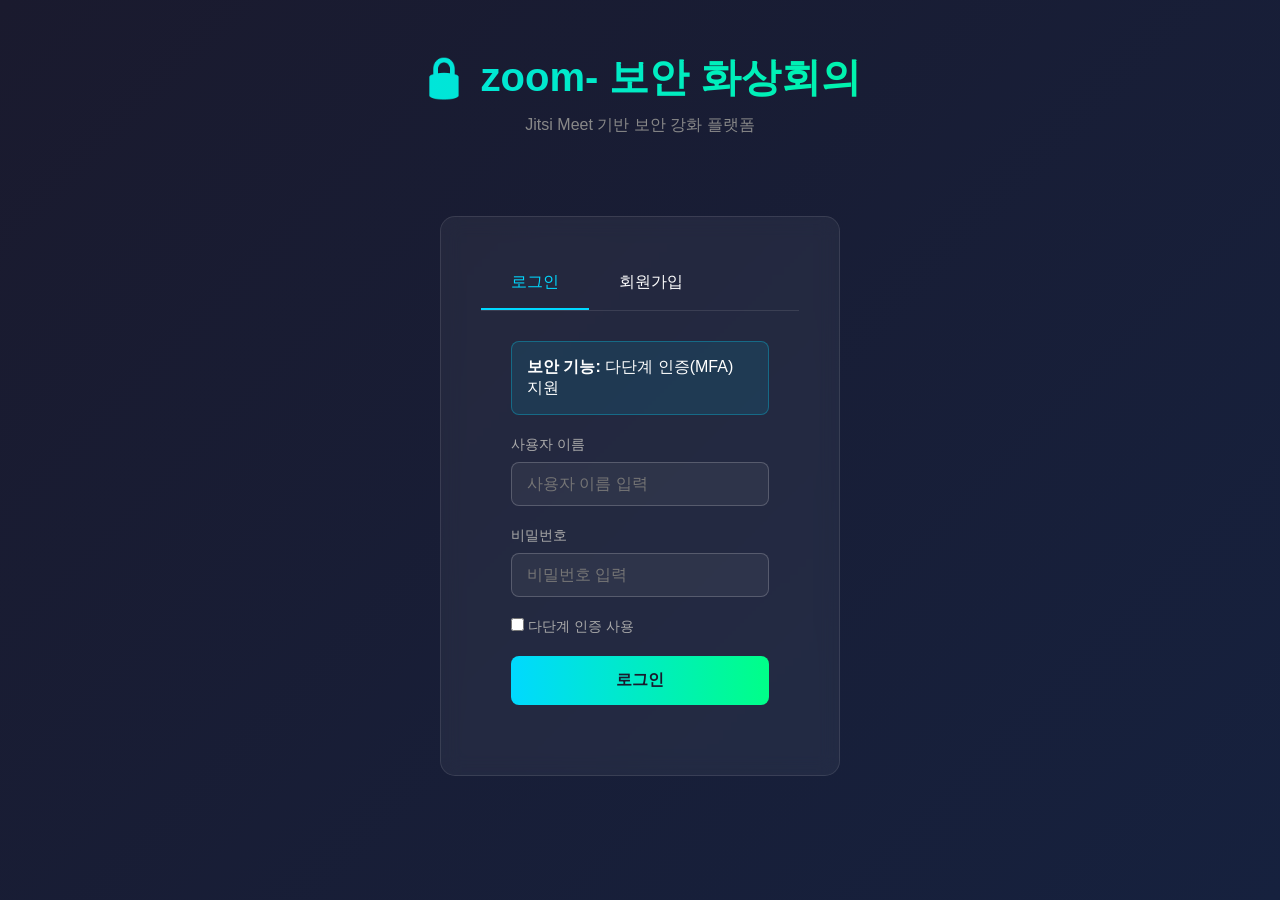
==== 화상회의/zoom-/client/index.html @ a89a33f2 "initial commit" ====
<!DOCTYPE html>
<html lang="ko">
<head>
    <meta charset="UTF-8">
    <meta name="viewport" content="width=device-width, initial-scale=1.0">
    <title>zoom- 보안 화상회의 (Jitsi Meet 기반)</title>
    <style>
        * {
            margin: 0;
            padding: 0;
            box-sizing: border-box;
        }
        
        body {
            font-family: 'Segoe UI', Tahoma, Geneva, Verdana, sans-serif;
            background: linear-gradient(135deg, #1a1a2e 0%, #16213e 100%);
            min-height: 100vh;
            color: #fff;
        }
        
        .container {
            max-width: 1200px;
            margin: 0 auto;
            padding: 20px;
        }
        
        header {
            text-align: center;
            padding: 30px 0;
        }
        
        h1 {
            font-size: 2.5rem;
            margin-bottom: 10px;
            background: linear-gradient(90deg, #00d9ff, #00ff88);
            -webkit-background-clip: text;
            -webkit-text-fill-color: transparent;
        }
        
        .subtitle {
            color: #888;
            font-size: 1rem;
        }
        
        .login-container {
            max-width: 400px;
            margin: 50px auto;
            background: rgba(255, 255, 255, 0.05);
            border-radius: 15px;
            padding: 40px;
            backdrop-filter: blur(10px);
            border: 1px solid rgba(255, 255, 255, 0.1);
        }
        
        .form-group {
            margin-bottom: 20px;
        }
        
        label {
            display: block;
            margin-bottom: 8px;
            color: #aaa;
            font-size: 0.9rem;
        }
        
        input[type="text"],
        input[type="password"],
        input[type="email"] {
            width: 100%;
            padding: 12px 15px;
            border: 1px solid rgba(255, 255, 255, 0.2);
            border-radius: 8px;
            background: rgba(255, 255, 255, 0.05);
            color: #fff;
            font-size: 1rem;
            transition: all 0.3s;
        }
        
        input:focus {
            outline: none;
            border-color: #00d9ff;
            box-shadow: 0 0 20px rgba(0, 217, 255, 0.2);
        }
        
        .btn {
            width: 100%;
            padding: 14px;
            border: none;
            border-radius: 8px;
            font-size: 1rem;
            font-weight: 600;
            cursor: pointer;
            transition: all 0.3s;
        }
        
        .btn-primary {
            background: linear-gradient(90deg, #00d9ff, #00ff88);
            color: #1a1a2e;
        }
        
        .btn-primary:hover {
            transform: translateY(-2px);
            box-shadow: 0 10px 30px rgba(0, 217, 255, 0.3);
        }
        
        .btn-secondary {
            background: transparent;
            border: 1px solid rgba(255, 255, 255, 0.3);
            color: #fff;
            margin-top: 10px;
        }
        
        .btn-secondary:hover {
            background: rgba(255, 255, 255, 0.1);
        }
        
        .meeting-container {
            display: none;
            background: rgba(255, 255, 255, 0.05);
            border-radius: 15px;
            overflow: hidden;
            margin-top: 30px;
        }
        
        #jitsi-frame {
            width: 100%;
            height: 600px;
            border: none;
        }
        
        .security-info {
            display: flex;
            justify-content: space-around;
            padding: 20px;
            background: rgba(0, 0, 0, 0.3);
            border-top: 1px solid rgba(255, 255, 255, 0.1);
        }
        
        .security-badge {
            text-align: center;
        }
        
        .security-badge .icon {
            font-size: 1.5rem;
            margin-bottom: 5px;
        }
        
        .security-badge .label {
            font-size: 0.8rem;
            color: #888;
        }
        
        .security-badge .value {
            color: #00ff88;
            font-weight: 600;
        }
        
        .tabs {
            display: flex;
            border-bottom: 1px solid rgba(255, 255, 255, 0.1);
        }
        
        .tab {
            padding: 15px 30px;
            cursor: pointer;
            border-bottom: 2px solid transparent;
            transition: all 0.3s;
        }
        
        .tab.active {
            border-bottom-color: #00d9ff;
            color: #00d9ff;
        }
        
        .tab-content {
            display: none;
            padding: 30px;
        }
        
        .tab-content.active {
            display: block;
        }
        
        .alert {
            padding: 15px;
            border-radius: 8px;
            margin-bottom: 20px;
        }
        
        .alert-info {
            background: rgba(0, 217, 255, 0.1);
            border: 1px solid rgba(0, 217, 255, 0.3);
        }
        
        .alert-success {
            background: rgba(0, 255, 136, 0.1);
            border: 1px solid rgba(0, 255, 136, 0.3);
        }
        
        .feature-list {
            list-style: none;
        }
        
        .feature-list li {
            padding: 10px 0;
            border-bottom: 1px solid rgba(255, 255, 255, 0.05);
        }
        
        .feature-list li::before {
            content: "✓";
            color: #00ff88;
            margin-right: 10px;
        }
    </style>
</head>
<body>
    <div class="container">
        <header>
            <h1>🔒 zoom- 보안 화상회의</h1>
            <p class="subtitle">Jitsi Meet 기반 보안 강화 플랫폼</p>
        </header>
        
        <!-- 로그인 화면 -->
        <div id="login-screen" class="login-container">
            <div class="tabs">
                <div class="tab active" onclick="showTab('login')">로그인</div>
                <div class="tab" onclick="showTab('register')">회원가입</div>
            </div>
            
            <div id="login-tab" class="tab-content active">
                <div class="alert alert-info">
                    <strong>보안 기능:</strong> 다단계 인증(MFA) 지원
                </div>
                
                <div class="form-group">
                    <label>사용자 이름</label>
                    <input type="text" id="username" placeholder="사용자 이름 입력">
                </div>
                
                <div class="form-group">
                    <label>비밀번호</label>
                    <input type="password" id="password" placeholder="비밀번호 입력">
                </div>
                
                <div class="form-group">
                    <label>
                        <input type="checkbox" id="mfa-enabled"> 다단계 인증 사용
                    </label>
                </div>
                
                <button class="btn btn-primary" onclick="login()">로그인</button>
            </div>
            
            <div id="register-tab" class="tab-content">
                <div class="form-group">
                    <label>사용자 이름</label>
                    <input type="text" id="reg-username" placeholder="사용자 이름 입력">
                </div>
                
                <div class="form-group">
                    <label>이메일</label>
                    <input type="email" id="reg-email" placeholder="이메일 입력">
                </div>
                
                <div class="form-group">
                    <label>비밀번호</label>
                    <input type="password" id="reg-password" placeholder="비밀번호 입력">
                </div>
                
                <button class="btn btn-primary" onclick="register()">회원가입</button>
            </div>
        </div>
        
        <!-- 회의실 화면 -->
        <div id="meeting-screen" class="meeting-container">
            <div class="tabs">
                <div class="tab active" onclick="showTab('join')">회의 참여</div>
                <div class="tab" onclick="showTab('create')">회의 생성</div>
                <div class="tab" onclick="showTab('security')">보안 설정</div>
            </div>
            
            <div id="join-tab" class="tab-content active">
                <div class="form-group">
                    <label>회의室 ID</label>
                    <input type="text" id="meeting-id" placeholder="회의室 ID 입력">
                </div>
                
                <button class="btn btn-primary" onclick="joinMeeting()">회의 참여</button>
            </div>
            
            <div id="create-tab" class="tab-content">
                <div class="form-group">
                    <label>회의室 이름</label>
                    <input type="text" id="new-meeting-name" placeholder="회의室 이름 입력">
                </div>
                
                <div class="form-group">
                    <label>
                        <input type="checkbox" id="e2ee-enabled"> 종단 간 암호화(E2EE) 활성화
                    </label>
                </div>
                
                <div class="form-group">
                    <label>
                        <input type="checkbox" id="lobby-enabled"> 로비 모드 활성화
                    </label>
                </div>
                
                <button class="btn btn-primary" onclick="createMeeting()">회의室 생성</button>
            </div>
            
            <div id="security-tab" class="tab-content">
                <div class="alert alert-success">
                    <strong>활성화된 보안 기능:</strong>
                </div>
                
                <ul class="feature-list">
                    <li>AES-256-GCM 암호화</li>
                    <li>RSA-4096 키 교환</li>
                    <li>다단계 인증 (MFA)</li>
                    <li>종단 간 암호화 (E2EE)</li>
                    <li>세션 고정 공격 방어</li>
                    <li>메타데이터 보호</li>
                    <li>입력 검증 및 샌드박스</li>
                </ul>
            </div>
            
            <!-- Jitsi Meet 임베드 -->
            <iframe id="jitsi-frame" allow="camera; microphone; fullscreen; display-capture"></iframe>
            
            <!-- 보안 정보 -->
            <div class="security-info">
                <div class="security-badge">
                    <div class="icon">🔐</div>
                    <div class="label">암호화</div>
                    <div class="value">AES-256</div>
                </div>
                <div class="security-badge">
                    <div class="icon">🔑</div>
                    <div class="label">키 교환</div>
                    <div class="value">RSA-4096</div>
                </div>
                <div class="security-badge">
                    <div class="icon">🛡️</div>
                    <div class="label">E2EE</div>
                    <div class="value">활성화</div>
                </div>
                <div class="security-badge">
                    <div class="icon">✅</div>
                    <div class="label">MFA</div>
                    <div class="value">활성화</div>
                </div>
            </div>
        </div>
    </div>
    
    <script>
        // 탭 전환
        function showTab(tabName) {
            // 탭 버튼
            document.querySelectorAll('.tab').forEach(tab => {
                tab.classList.remove('active');
            });
            event.target.classList.add('active');
            
            // 탭 콘텐츠
            document.querySelectorAll('.tab-content').forEach(content => {
                content.classList.remove('active');
            });
            document.getElementById(tabName + '-tab').classList.add('active');
        }
        
        // 로그인
        function login() {
            const username = document.getElementById('username').value;
            const password = document.getElementById('password').value;
            const mfaEnabled = document.getElementById('mfa-enabled').checked;
            
            if (!username || !password) {
                alert('사용자 이름과 비밀번호를 입력해주세요.');
                return;
            }
            
            // 실제 구현에서는 서버와 통신
            console.log('로그인 시도:', { username, mfaEnabled });
            
            // 회의실 화면으로 전환
            document.getElementById('login-screen').style.display = 'none';
            document.getElementById('meeting-screen').style.display = 'block';
        }
        
        // 회원가입
        function register() {
            const username = document.getElementById('reg-username').value;
            const email = document.getElementById('reg-email').value;
            const password = document.getElementById('reg-password').value;
            
            if (!username || !email || !password) {
                alert('모든 필드를 입력해주세요.');
                return;
            }
            
            // 실제 구현에서는 서버와 통신
            console.log('회원가입:', { username, email });
            alert('회원가입이 완료되었습니다.');
        }
        
        // 회의 참여
        function joinMeeting() {
            const meetingId = document.getElementById('meeting-id').value;
            
            if (!meetingId) {
                alert('회의室 ID를 입력해주세요.');
                return;
            }
            
            // Jitsi Meet URL 구성
            const jitsiUrl = `https://meet.jit.si/${meetingId}#config.prejoinPageEnabled=false&config.startWithAudioMuted=true&config.startWithVideoMuted=true`;
            
            document.getElementById('jitsi-frame').src = jitsiUrl;
            console.log('회의 참여:', meetingId);
        }
        
        // 회의 생성
        function createMeeting() {
            const meetingName = document.getElementById('new-meeting-name').value;
            const e2eeEnabled = document.getElementById('e2ee-enabled').checked;
            const lobbyEnabled = document.getElementById('lobby-enabled').checked;
            
            if (!meetingName) {
                alert('회의室 이름을 입력해주세요.');
                return;
            }
            
            // 고유 회의室 ID 생성
            const meetingId = 'secure-' + Math.random().toString(36).substr(2, 9);
            
            // Jitsi Meet URL 구성 (보안 옵션 포함)
            let jitsiUrl = `https://meet.jit.si/${meetingId}`;
            jitsiUrl += '#config.prejoinPageEnabled=false';
            
            if (lobbyEnabled) {
                jitsiUrl += '&config.enableLobby=true';
            }
            
            document.getElementById('jitsi-frame').src = jitsiUrl;
            console.log('회의 생성:', { meetingId, meetingName, e2eeEnabled, lobbyEnabled });
        }
        
        // 보안 모듈 통합 (Python/Java와 연동 시)
        class SecurityClient {
            constructor() {
                this.encryptionEnabled = true;
                this.mfaEnabled = true;
            }
            
            async encryptMessage(message) {
                // Python 암호화 모듈과 연동
                console.log('메시지 암호화:', message);
                return message;
            }
            
            async validateSession() {
                // Java 인증 모듈과 연동
                console.log('세션 검증');
                return true;
            }
        }
        
        // 보안 클라이언트 초기화
        const securityClient = new SecurityClient();
    </script>
</body>
</html>
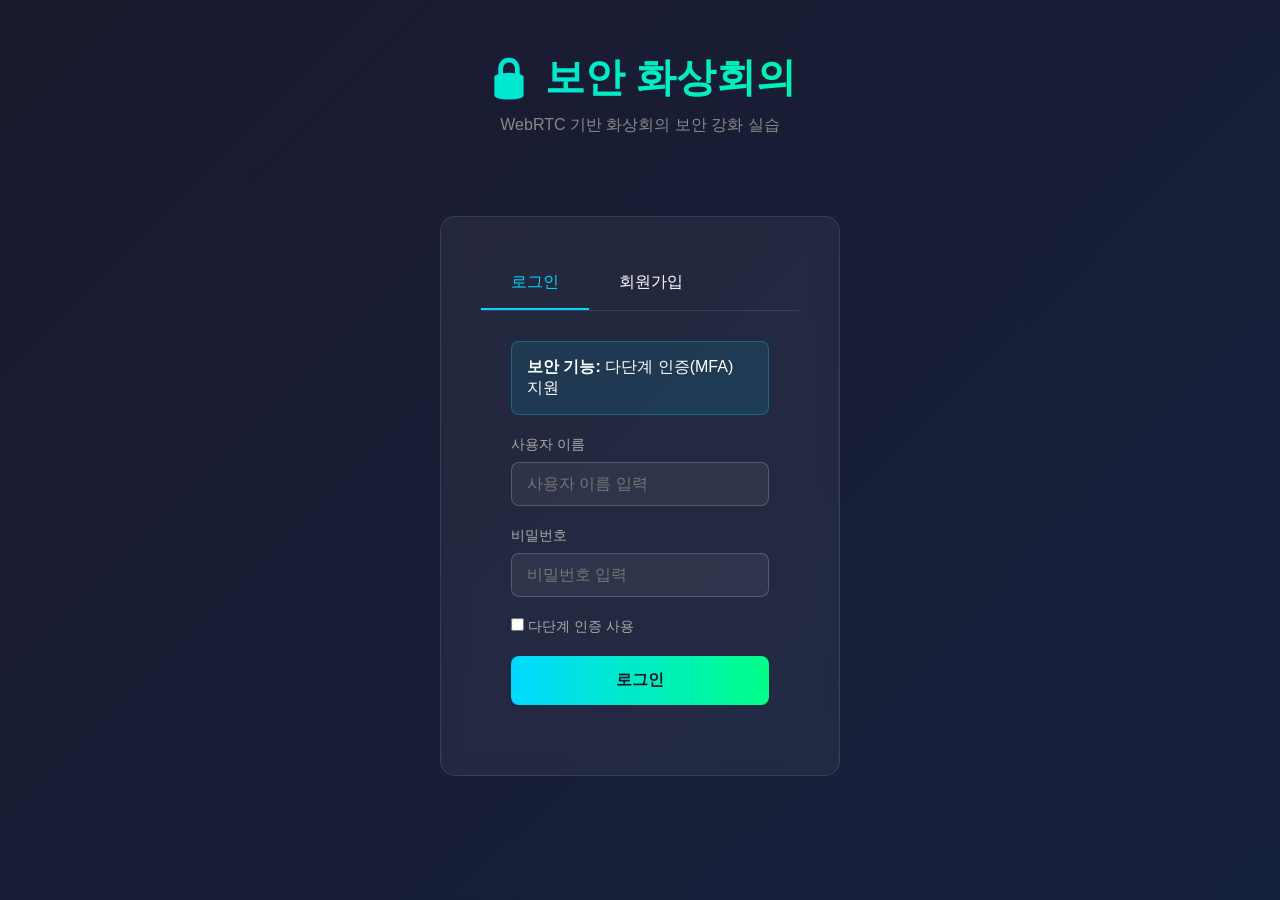
==== commit c4aa1377: "Summarize STRIDE-ZAP comparison progress Consolidate project docs into README and final report.  Add" ====
--- a/화상회의/zoom-/client/index.html
+++ b/화상회의/zoom-/client/index.html
@@ -3,7 +3,9 @@
 <head>
     <meta charset="UTF-8">
     <meta name="viewport" content="width=device-width, initial-scale=1.0">
-    <title>zoom- 보안 화상회의 (Jitsi Meet 기반)</title>
+    <meta name="referrer" content="no-referrer">
+    <meta http-equiv="Content-Security-Policy" content="default-src 'self'; frame-src https://meet.jit.si; connect-src 'self' https://meet.jit.si wss://meet.jit.si; img-src 'self' data: https://meet.jit.si; style-src 'self' 'unsafe-inline'; script-src 'self' 'unsafe-inline';">
+    <title>보안 화상회의 실습</title>
     <style>
         * {
             margin: 0;
@@ -122,7 +124,7 @@
             margin-top: 30px;
         }
         
-        #jitsi-frame {
+        #conference-frame {
             width: 100%;
             height: 600px;
             border: none;
@@ -216,8 +218,8 @@
 <body>
     <div class="container">
         <header>
-            <h1>🔒 zoom- 보안 화상회의</h1>
-            <p class="subtitle">Jitsi Meet 기반 보안 강화 플랫폼</p>
+            <h1>🔒 보안 화상회의</h1>
+            <p class="subtitle">WebRTC 기반 화상회의 보안 강화 실습</p>
         </header>
         
         <!-- 로그인 화면 -->
@@ -325,8 +327,12 @@
                 </ul>
             </div>
             
-            <!-- Jitsi Meet 임베드 -->
-            <iframe id="jitsi-frame" allow="camera; microphone; fullscreen; display-capture"></iframe>
+            <!-- 외부 WebRTC 회의 엔진 임베드 -->
+            <iframe
+                id="conference-frame"
+                allow="camera; microphone; fullscreen; display-capture"
+                referrerpolicy="no-referrer"
+                sandbox="allow-scripts allow-same-origin allow-forms allow-popups allow-presentation allow-modals allow-downloads"></iframe>
             
             <!-- 보안 정보 -->
             <div class="security-info">
@@ -343,7 +349,7 @@
                 <div class="security-badge">
                     <div class="icon">🛡️</div>
                     <div class="label">E2EE</div>
-                    <div class="value">활성화</div>
+                    <div class="value">선택 적용</div>
                 </div>
                 <div class="security-badge">
                     <div class="icon">✅</div>
@@ -355,6 +361,43 @@
     </div>
     
     <script>
+        const EMBED_PROVIDER_DOMAIN = 'meet.jit.si';
+        const MEETING_ID_PATTERN = /^[A-Za-z0-9][A-Za-z0-9_-]{7,63}$/;
+
+        function validateMeetingId(meetingId) {
+            return MEETING_ID_PATTERN.test(meetingId);
+        }
+
+        function generateSecureMeetingId() {
+            const bytes = new Uint8Array(16);
+            window.crypto.getRandomValues(bytes);
+            const randomId = Array.from(bytes, byte => byte.toString(16).padStart(2, '0')).join('');
+
+            return `secure-${randomId}`;
+        }
+
+        function buildConferenceUrl(meetingId, options = {}) {
+            const params = new URLSearchParams();
+
+            params.set('config.prejoinConfig.enabled', 'true');
+            params.set('config.startWithAudioMuted', 'true');
+            params.set('config.startWithVideoMuted', 'true');
+            params.set('config.disableThirdPartyRequests', 'true');
+            params.set('config.analytics.disabled', 'true');
+            params.set('config.analytics.obfuscateRoomName', 'true');
+            params.set('config.enableInsecureRoomNameWarning', 'true');
+            params.set('config.p2p.enabled', 'false');
+
+            if (options.e2eeEnabled) {
+                params.set('config.e2ee.enabled', 'true');
+            }
+            if (options.lobbyEnabled) {
+                params.set('config.enableLobby', 'true');
+            }
+
+            return `https://${EMBED_PROVIDER_DOMAIN}/${encodeURIComponent(meetingId)}#${params.toString()}`;
+        }
+
         // 탭 전환
         function showTab(tabName) {
             // 탭 버튼
@@ -382,7 +425,7 @@
             }
             
             // 실제 구현에서는 서버와 통신
-            console.log('로그인 시도:', { username, mfaEnabled });
+            console.log('로그인 시도:', { mfaEnabled });
             
             // 회의실 화면으로 전환
             document.getElementById('login-screen').style.display = 'none';
@@ -401,7 +444,7 @@
             }
             
             // 실제 구현에서는 서버와 통신
-            console.log('회원가입:', { username, email });
+            console.log('회원가입 요청');
             alert('회원가입이 완료되었습니다.');
         }
         
@@ -409,16 +452,15 @@
         function joinMeeting() {
             const meetingId = document.getElementById('meeting-id').value;
             
-            if (!meetingId) {
-                alert('회의室 ID를 입력해주세요.');
+            if (!meetingId || !validateMeetingId(meetingId)) {
+                alert('회의室 ID는 8~64자의 영문/숫자/하이픈/밑줄만 사용할 수 있습니다.');
                 return;
             }
             
-            // Jitsi Meet URL 구성
-            const jitsiUrl = `https://meet.jit.si/${meetingId}#config.prejoinPageEnabled=false&config.startWithAudioMuted=true&config.startWithVideoMuted=true`;
-            
-            document.getElementById('jitsi-frame').src = jitsiUrl;
-            console.log('회의 참여:', meetingId);
+            const conferenceUrl = buildConferenceUrl(meetingId);
+            
+            document.getElementById('conference-frame').src = conferenceUrl;
+            console.log('회의 참여 요청');
         }
         
         // 회의 생성
@@ -432,19 +474,12 @@
                 return;
             }
             
-            // 고유 회의室 ID 생성
-            const meetingId = 'secure-' + Math.random().toString(36).substr(2, 9);
-            
-            // Jitsi Meet URL 구성 (보안 옵션 포함)
-            let jitsiUrl = `https://meet.jit.si/${meetingId}`;
-            jitsiUrl += '#config.prejoinPageEnabled=false';
-            
-            if (lobbyEnabled) {
-                jitsiUrl += '&config.enableLobby=true';
-            }
-            
-            document.getElementById('jitsi-frame').src = jitsiUrl;
-            console.log('회의 생성:', { meetingId, meetingName, e2eeEnabled, lobbyEnabled });
+            const meetingId = generateSecureMeetingId();
+            
+            const conferenceUrl = buildConferenceUrl(meetingId, { e2eeEnabled, lobbyEnabled });
+            
+            document.getElementById('conference-frame').src = conferenceUrl;
+            console.log('회의 생성 요청:', { e2eeEnabled, lobbyEnabled });
         }
         
         // 보안 모듈 통합 (Python/Java와 연동 시)
@@ -471,4 +506,4 @@
         const securityClient = new SecurityClient();
     </script>
 </body>
-</html>+</html>
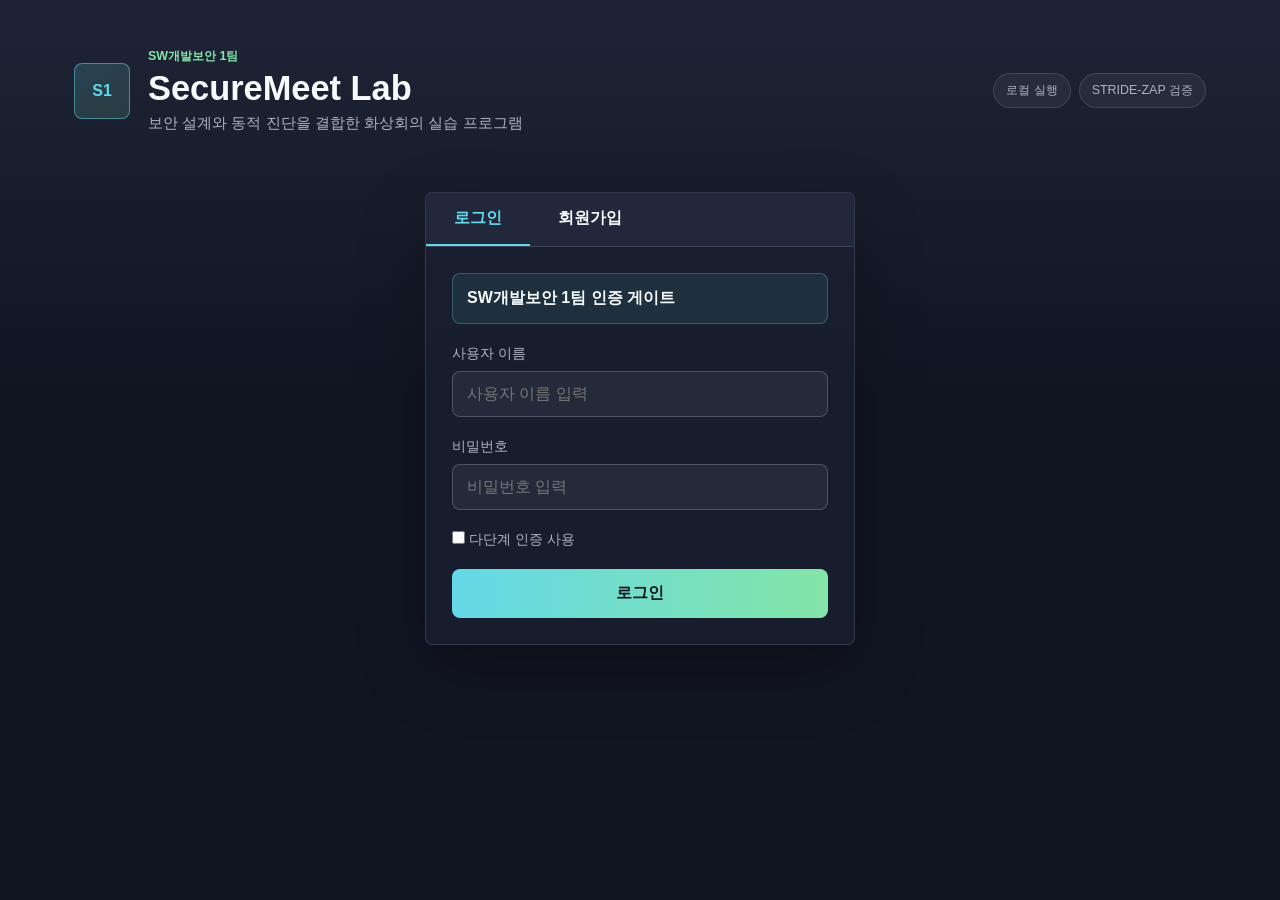
==== commit ecdd249b: "Finalize security hardening deliverables - Split SecureMeet client CSS/JS out of inline HTML and rem" ====
--- a/화상회의/zoom-/client/index.html
+++ b/화상회의/zoom-/client/index.html
@@ -4,234 +4,38 @@
     <meta charset="UTF-8">
     <meta name="viewport" content="width=device-width, initial-scale=1.0">
     <meta name="referrer" content="no-referrer">
-    <meta http-equiv="Content-Security-Policy" content="default-src 'self'; frame-src https://meet.jit.si; connect-src 'self' https://meet.jit.si wss://meet.jit.si; img-src 'self' data: https://meet.jit.si; style-src 'self' 'unsafe-inline'; script-src 'self' 'unsafe-inline';">
-    <title>보안 화상회의 실습</title>
-    <style>
-        * {
-            margin: 0;
-            padding: 0;
-            box-sizing: border-box;
-        }
-        
-        body {
-            font-family: 'Segoe UI', Tahoma, Geneva, Verdana, sans-serif;
-            background: linear-gradient(135deg, #1a1a2e 0%, #16213e 100%);
-            min-height: 100vh;
-            color: #fff;
-        }
-        
-        .container {
-            max-width: 1200px;
-            margin: 0 auto;
-            padding: 20px;
-        }
-        
-        header {
-            text-align: center;
-            padding: 30px 0;
-        }
-        
-        h1 {
-            font-size: 2.5rem;
-            margin-bottom: 10px;
-            background: linear-gradient(90deg, #00d9ff, #00ff88);
-            -webkit-background-clip: text;
-            -webkit-text-fill-color: transparent;
-        }
-        
-        .subtitle {
-            color: #888;
-            font-size: 1rem;
-        }
-        
-        .login-container {
-            max-width: 400px;
-            margin: 50px auto;
-            background: rgba(255, 255, 255, 0.05);
-            border-radius: 15px;
-            padding: 40px;
-            backdrop-filter: blur(10px);
-            border: 1px solid rgba(255, 255, 255, 0.1);
-        }
-        
-        .form-group {
-            margin-bottom: 20px;
-        }
-        
-        label {
-            display: block;
-            margin-bottom: 8px;
-            color: #aaa;
-            font-size: 0.9rem;
-        }
-        
-        input[type="text"],
-        input[type="password"],
-        input[type="email"] {
-            width: 100%;
-            padding: 12px 15px;
-            border: 1px solid rgba(255, 255, 255, 0.2);
-            border-radius: 8px;
-            background: rgba(255, 255, 255, 0.05);
-            color: #fff;
-            font-size: 1rem;
-            transition: all 0.3s;
-        }
-        
-        input:focus {
-            outline: none;
-            border-color: #00d9ff;
-            box-shadow: 0 0 20px rgba(0, 217, 255, 0.2);
-        }
-        
-        .btn {
-            width: 100%;
-            padding: 14px;
-            border: none;
-            border-radius: 8px;
-            font-size: 1rem;
-            font-weight: 600;
-            cursor: pointer;
-            transition: all 0.3s;
-        }
-        
-        .btn-primary {
-            background: linear-gradient(90deg, #00d9ff, #00ff88);
-            color: #1a1a2e;
-        }
-        
-        .btn-primary:hover {
-            transform: translateY(-2px);
-            box-shadow: 0 10px 30px rgba(0, 217, 255, 0.3);
-        }
-        
-        .btn-secondary {
-            background: transparent;
-            border: 1px solid rgba(255, 255, 255, 0.3);
-            color: #fff;
-            margin-top: 10px;
-        }
-        
-        .btn-secondary:hover {
-            background: rgba(255, 255, 255, 0.1);
-        }
-        
-        .meeting-container {
-            display: none;
-            background: rgba(255, 255, 255, 0.05);
-            border-radius: 15px;
-            overflow: hidden;
-            margin-top: 30px;
-        }
-        
-        #conference-frame {
-            width: 100%;
-            height: 600px;
-            border: none;
-        }
-        
-        .security-info {
-            display: flex;
-            justify-content: space-around;
-            padding: 20px;
-            background: rgba(0, 0, 0, 0.3);
-            border-top: 1px solid rgba(255, 255, 255, 0.1);
-        }
-        
-        .security-badge {
-            text-align: center;
-        }
-        
-        .security-badge .icon {
-            font-size: 1.5rem;
-            margin-bottom: 5px;
-        }
-        
-        .security-badge .label {
-            font-size: 0.8rem;
-            color: #888;
-        }
-        
-        .security-badge .value {
-            color: #00ff88;
-            font-weight: 600;
-        }
-        
-        .tabs {
-            display: flex;
-            border-bottom: 1px solid rgba(255, 255, 255, 0.1);
-        }
-        
-        .tab {
-            padding: 15px 30px;
-            cursor: pointer;
-            border-bottom: 2px solid transparent;
-            transition: all 0.3s;
-        }
-        
-        .tab.active {
-            border-bottom-color: #00d9ff;
-            color: #00d9ff;
-        }
-        
-        .tab-content {
-            display: none;
-            padding: 30px;
-        }
-        
-        .tab-content.active {
-            display: block;
-        }
-        
-        .alert {
-            padding: 15px;
-            border-radius: 8px;
-            margin-bottom: 20px;
-        }
-        
-        .alert-info {
-            background: rgba(0, 217, 255, 0.1);
-            border: 1px solid rgba(0, 217, 255, 0.3);
-        }
-        
-        .alert-success {
-            background: rgba(0, 255, 136, 0.1);
-            border: 1px solid rgba(0, 255, 136, 0.3);
-        }
-        
-        .feature-list {
-            list-style: none;
-        }
-        
-        .feature-list li {
-            padding: 10px 0;
-            border-bottom: 1px solid rgba(255, 255, 255, 0.05);
-        }
-        
-        .feature-list li::before {
-            content: "✓";
-            color: #00ff88;
-            margin-right: 10px;
-        }
-    </style>
+    <meta http-equiv="Content-Security-Policy" content="default-src 'self'; base-uri 'self'; object-src 'none'; frame-ancestors 'none'; frame-src https://meet.jit.si; connect-src 'self' https://meet.jit.si wss://meet.jit.si; img-src 'self' data: https://meet.jit.si; style-src 'self'; script-src 'self'; form-action 'self';">
+    <title>SW개발보안 1팀 SecureMeet</title>
+    <link rel="stylesheet" href="styles.css">
+
 </head>
 <body>
     <div class="container">
-        <header>
-            <h1>🔒 보안 화상회의</h1>
-            <p class="subtitle">WebRTC 기반 화상회의 보안 강화 실습</p>
+        <header class="app-header">
+            <div class="brand-group">
+                <div class="brand-mark" aria-hidden="true">S1</div>
+                <div>
+                    <p class="eyebrow">SW개발보안 1팀</p>
+                    <h1>SecureMeet Lab</h1>
+                    <p class="subtitle">보안 설계와 동적 진단을 결합한 화상회의 실습 프로그램</p>
+                </div>
+            </div>
+            <div class="header-meta" aria-label="프로그램 정보">
+                <span>로컬 실행</span>
+                <span>STRIDE-ZAP 검증</span>
+            </div>
         </header>
         
         <!-- 로그인 화면 -->
         <div id="login-screen" class="login-container">
             <div class="tabs">
-                <div class="tab active" onclick="showTab('login')">로그인</div>
-                <div class="tab" onclick="showTab('register')">회원가입</div>
+                <button type="button" class="tab active" data-tab-target="login">로그인</button>
+                <button type="button" class="tab" data-tab-target="register">회원가입</button>
             </div>
             
             <div id="login-tab" class="tab-content active">
                 <div class="alert alert-info">
-                    <strong>보안 기능:</strong> 다단계 인증(MFA) 지원
+                    <strong>SW개발보안 1팀 인증 게이트</strong>
                 </div>
                 
                 <div class="form-group">
@@ -250,7 +54,7 @@
                     </label>
                 </div>
                 
-                <button class="btn btn-primary" onclick="login()">로그인</button>
+                <button type="button" id="login-button" class="btn btn-primary">로그인</button>
             </div>
             
             <div id="register-tab" class="tab-content">
@@ -269,31 +73,42 @@
                     <input type="password" id="reg-password" placeholder="비밀번호 입력">
                 </div>
                 
-                <button class="btn btn-primary" onclick="register()">회원가입</button>
+                <button type="button" id="register-button" class="btn btn-primary">회원가입</button>
             </div>
         </div>
         
         <!-- 회의실 화면 -->
         <div id="meeting-screen" class="meeting-container">
+            <div class="meeting-banner">
+                <div>
+                    <p class="eyebrow">SW개발보안 1팀 프로그램</p>
+                    <h2>보안 회의 콘솔</h2>
+                    <p class="subtitle">회의 참여, 생성, 보안 설정을 한 화면에서 관리합니다.</p>
+                </div>
+                <div class="status-pill" aria-label="회의 상태">
+                    <span id="active-meeting-label">회의 대기 중</span>
+                    <span>보안 모드 활성</span>
+                </div>
+            </div>
             <div class="tabs">
-                <div class="tab active" onclick="showTab('join')">회의 참여</div>
-                <div class="tab" onclick="showTab('create')">회의 생성</div>
-                <div class="tab" onclick="showTab('security')">보안 설정</div>
+                <button type="button" class="tab active" data-tab-target="join">회의 참여</button>
+                <button type="button" class="tab" data-tab-target="create">회의 생성</button>
+                <button type="button" class="tab" data-tab-target="security">보안 설정</button>
             </div>
             
             <div id="join-tab" class="tab-content active">
                 <div class="form-group">
-                    <label>회의室 ID</label>
-                    <input type="text" id="meeting-id" placeholder="회의室 ID 입력">
+                    <label>회의실 ID</label>
+                    <input type="text" id="meeting-id" placeholder="회의실 ID 입력">
                 </div>
                 
-                <button class="btn btn-primary" onclick="joinMeeting()">회의 참여</button>
+                <button type="button" id="join-meeting-button" class="btn btn-primary">회의 참여</button>
             </div>
             
             <div id="create-tab" class="tab-content">
                 <div class="form-group">
-                    <label>회의室 이름</label>
-                    <input type="text" id="new-meeting-name" placeholder="회의室 이름 입력">
+                    <label>회의실 이름</label>
+                    <input type="text" id="new-meeting-name" placeholder="회의실 이름 입력">
                 </div>
                 
                 <div class="form-group">
@@ -308,7 +123,7 @@
                     </label>
                 </div>
                 
-                <button class="btn btn-primary" onclick="createMeeting()">회의室 생성</button>
+                <button type="button" id="create-meeting-button" class="btn btn-primary">회의실 생성</button>
             </div>
             
             <div id="security-tab" class="tab-content">
@@ -328,182 +143,51 @@
             </div>
             
             <!-- 외부 WebRTC 회의 엔진 임베드 -->
-            <iframe
-                id="conference-frame"
-                allow="camera; microphone; fullscreen; display-capture"
-                referrerpolicy="no-referrer"
-                sandbox="allow-scripts allow-same-origin allow-forms allow-popups allow-presentation allow-modals allow-downloads"></iframe>
+            <div id="conference-shell" class="conference-shell">
+                <div id="conference-placeholder" class="conference-placeholder">
+                    <div>
+                        <div class="placeholder-mark" aria-hidden="true">S1</div>
+                        <strong>SW개발보안 1팀 보안 회의실</strong>
+                        <span>회의 ID를 입력하거나 새 회의를 생성하면 보안 회의 화면이 열립니다.</span>
+                    </div>
+                </div>
+                <div class="conference-brand-overlay" aria-hidden="true">
+                    <strong>SW개발보안 1팀</strong>
+                    <span>SecureMeet Lab</span>
+                </div>
+                <iframe
+                    id="conference-frame"
+                    title="SW개발보안 1팀 SecureMeet 회의 화면"
+                    allow="camera; microphone; fullscreen; display-capture"
+                    referrerpolicy="no-referrer"
+                    sandbox="allow-scripts allow-same-origin allow-forms allow-popups allow-presentation allow-modals allow-downloads"></iframe>
+            </div>
             
             <!-- 보안 정보 -->
             <div class="security-info">
                 <div class="security-badge">
-                    <div class="icon">🔐</div>
+                    <div class="icon">AES</div>
                     <div class="label">암호화</div>
                     <div class="value">AES-256</div>
                 </div>
                 <div class="security-badge">
-                    <div class="icon">🔑</div>
+                    <div class="icon">RSA</div>
                     <div class="label">키 교환</div>
                     <div class="value">RSA-4096</div>
                 </div>
                 <div class="security-badge">
-                    <div class="icon">🛡️</div>
+                    <div class="icon">E2EE</div>
                     <div class="label">E2EE</div>
                     <div class="value">선택 적용</div>
                 </div>
                 <div class="security-badge">
-                    <div class="icon">✅</div>
+                    <div class="icon">MFA</div>
                     <div class="label">MFA</div>
                     <div class="value">활성화</div>
                 </div>
             </div>
         </div>
     </div>
-    
-    <script>
-        const EMBED_PROVIDER_DOMAIN = 'meet.jit.si';
-        const MEETING_ID_PATTERN = /^[A-Za-z0-9][A-Za-z0-9_-]{7,63}$/;
-
-        function validateMeetingId(meetingId) {
-            return MEETING_ID_PATTERN.test(meetingId);
-        }
-
-        function generateSecureMeetingId() {
-            const bytes = new Uint8Array(16);
-            window.crypto.getRandomValues(bytes);
-            const randomId = Array.from(bytes, byte => byte.toString(16).padStart(2, '0')).join('');
-
-            return `secure-${randomId}`;
-        }
-
-        function buildConferenceUrl(meetingId, options = {}) {
-            const params = new URLSearchParams();
-
-            params.set('config.prejoinConfig.enabled', 'true');
-            params.set('config.startWithAudioMuted', 'true');
-            params.set('config.startWithVideoMuted', 'true');
-            params.set('config.disableThirdPartyRequests', 'true');
-            params.set('config.analytics.disabled', 'true');
-            params.set('config.analytics.obfuscateRoomName', 'true');
-            params.set('config.enableInsecureRoomNameWarning', 'true');
-            params.set('config.p2p.enabled', 'false');
-
-            if (options.e2eeEnabled) {
-                params.set('config.e2ee.enabled', 'true');
-            }
-            if (options.lobbyEnabled) {
-                params.set('config.enableLobby', 'true');
-            }
-
-            return `https://${EMBED_PROVIDER_DOMAIN}/${encodeURIComponent(meetingId)}#${params.toString()}`;
-        }
-
-        // 탭 전환
-        function showTab(tabName) {
-            // 탭 버튼
-            document.querySelectorAll('.tab').forEach(tab => {
-                tab.classList.remove('active');
-            });
-            event.target.classList.add('active');
-            
-            // 탭 콘텐츠
-            document.querySelectorAll('.tab-content').forEach(content => {
-                content.classList.remove('active');
-            });
-            document.getElementById(tabName + '-tab').classList.add('active');
-        }
-        
-        // 로그인
-        function login() {
-            const username = document.getElementById('username').value;
-            const password = document.getElementById('password').value;
-            const mfaEnabled = document.getElementById('mfa-enabled').checked;
-            
-            if (!username || !password) {
-                alert('사용자 이름과 비밀번호를 입력해주세요.');
-                return;
-            }
-            
-            // 실제 구현에서는 서버와 통신
-            console.log('로그인 시도:', { mfaEnabled });
-            
-            // 회의실 화면으로 전환
-            document.getElementById('login-screen').style.display = 'none';
-            document.getElementById('meeting-screen').style.display = 'block';
-        }
-        
-        // 회원가입
-        function register() {
-            const username = document.getElementById('reg-username').value;
-            const email = document.getElementById('reg-email').value;
-            const password = document.getElementById('reg-password').value;
-            
-            if (!username || !email || !password) {
-                alert('모든 필드를 입력해주세요.');
-                return;
-            }
-            
-            // 실제 구현에서는 서버와 통신
-            console.log('회원가입 요청');
-            alert('회원가입이 완료되었습니다.');
-        }
-        
-        // 회의 참여
-        function joinMeeting() {
-            const meetingId = document.getElementById('meeting-id').value;
-            
-            if (!meetingId || !validateMeetingId(meetingId)) {
-                alert('회의室 ID는 8~64자의 영문/숫자/하이픈/밑줄만 사용할 수 있습니다.');
-                return;
-            }
-            
-            const conferenceUrl = buildConferenceUrl(meetingId);
-            
-            document.getElementById('conference-frame').src = conferenceUrl;
-            console.log('회의 참여 요청');
-        }
-        
-        // 회의 생성
-        function createMeeting() {
-            const meetingName = document.getElementById('new-meeting-name').value;
-            const e2eeEnabled = document.getElementById('e2ee-enabled').checked;
-            const lobbyEnabled = document.getElementById('lobby-enabled').checked;
-            
-            if (!meetingName) {
-                alert('회의室 이름을 입력해주세요.');
-                return;
-            }
-            
-            const meetingId = generateSecureMeetingId();
-            
-            const conferenceUrl = buildConferenceUrl(meetingId, { e2eeEnabled, lobbyEnabled });
-            
-            document.getElementById('conference-frame').src = conferenceUrl;
-            console.log('회의 생성 요청:', { e2eeEnabled, lobbyEnabled });
-        }
-        
-        // 보안 모듈 통합 (Python/Java와 연동 시)
-        class SecurityClient {
-            constructor() {
-                this.encryptionEnabled = true;
-                this.mfaEnabled = true;
-            }
-            
-            async encryptMessage(message) {
-                // Python 암호화 모듈과 연동
-                console.log('메시지 암호화:', message);
-                return message;
-            }
-            
-            async validateSession() {
-                // Java 인증 모듈과 연동
-                console.log('세션 검증');
-                return true;
-            }
-        }
-        
-        // 보안 클라이언트 초기화
-        const securityClient = new SecurityClient();
-    </script>
+    <script src="app.js" defer></script>
 </body>
 </html>
--- a/화상회의/zoom-/client/styles.css
+++ b/화상회의/zoom-/client/styles.css
@@ -0,0 +1,415 @@
+:root {
+            --bg: #111522;
+            --panel: #1a1f2f;
+            --panel-strong: #22283b;
+            --line: rgba(255, 255, 255, 0.12);
+            --text: #f7fafc;
+            --muted: #aab4c4;
+            --cyan: #64d8e8;
+            --green: #83e5a7;
+            --amber: #f4ca64;
+        }
+
+        * {
+            box-sizing: border-box;
+            margin: 0;
+            padding: 0;
+        }
+
+        body {
+            min-height: 100vh;
+            color: var(--text);
+            font-family: "Segoe UI", "Noto Sans KR", Tahoma, Geneva, Verdana, sans-serif;
+            background:
+                linear-gradient(180deg, rgba(31, 37, 55, 0.96) 0%, rgba(17, 21, 34, 1) 44%),
+                var(--bg);
+        }
+
+        .container {
+            max-width: 1180px;
+            margin: 0 auto;
+            padding: 24px;
+        }
+
+        .app-header {
+            display: flex;
+            align-items: center;
+            justify-content: space-between;
+            gap: 24px;
+            padding: 24px 0;
+        }
+
+        .brand-group {
+            display: flex;
+            align-items: center;
+            gap: 18px;
+        }
+
+        .brand-mark,
+        .placeholder-mark {
+            display: grid;
+            width: 56px;
+            height: 56px;
+            place-items: center;
+            border: 1px solid rgba(100, 216, 232, 0.5);
+            border-radius: 8px;
+            background: linear-gradient(135deg, rgba(100, 216, 232, 0.18), rgba(131, 229, 167, 0.14));
+            color: var(--cyan);
+            font-weight: 800;
+            letter-spacing: 0;
+        }
+
+        .eyebrow {
+            color: var(--green);
+            font-size: 0.78rem;
+            font-weight: 800;
+            letter-spacing: 0;
+            text-transform: uppercase;
+        }
+
+        h1 {
+            margin: 4px 0;
+            font-size: 2.15rem;
+            line-height: 1.15;
+        }
+
+        h2 {
+            margin-top: 4px;
+            font-size: 1.35rem;
+            line-height: 1.25;
+        }
+
+        .subtitle {
+            color: var(--muted);
+            font-size: 0.95rem;
+        }
+
+        .header-meta,
+        .status-pill {
+            display: flex;
+            flex-wrap: wrap;
+            justify-content: flex-end;
+            gap: 8px;
+        }
+
+        .header-meta span,
+        .status-pill span {
+            border: 1px solid var(--line);
+            border-radius: 999px;
+            padding: 8px 12px;
+            background: rgba(255, 255, 255, 0.05);
+            color: var(--muted);
+            font-size: 0.78rem;
+            white-space: nowrap;
+        }
+
+        .login-container,
+        .meeting-container {
+            background: rgba(26, 31, 47, 0.96);
+            border: 1px solid var(--line);
+            border-radius: 8px;
+            box-shadow: 0 24px 70px rgba(0, 0, 0, 0.24);
+            overflow: hidden;
+        }
+
+        .login-container {
+            max-width: 430px;
+            margin: 34px auto;
+        }
+
+        .meeting-container {
+            display: none;
+            margin-top: 18px;
+        }
+
+        .meeting-banner {
+            display: flex;
+            align-items: center;
+            justify-content: space-between;
+            gap: 16px;
+            padding: 22px 26px;
+            background: #151a29;
+            border-bottom: 1px solid var(--line);
+        }
+
+        .form-group {
+            margin-bottom: 20px;
+        }
+
+        label {
+            display: block;
+            margin-bottom: 8px;
+            color: var(--muted);
+            font-size: 0.9rem;
+        }
+
+        input[type="text"],
+        input[type="password"],
+        input[type="email"] {
+            width: 100%;
+            padding: 13px 14px;
+            border: 1px solid rgba(255, 255, 255, 0.2);
+            border-radius: 8px;
+            background: rgba(255, 255, 255, 0.06);
+            color: var(--text);
+            font-size: 1rem;
+            transition: border-color 0.2s, box-shadow 0.2s, background 0.2s;
+        }
+
+        input:focus {
+            outline: none;
+            border-color: var(--cyan);
+            background: rgba(255, 255, 255, 0.08);
+            box-shadow: 0 0 0 3px rgba(100, 216, 232, 0.16);
+        }
+
+        .btn {
+            width: 100%;
+            border: none;
+            border-radius: 8px;
+            padding: 14px;
+            color: #101522;
+            cursor: pointer;
+            font-size: 1rem;
+            font-weight: 800;
+            transition: transform 0.2s, box-shadow 0.2s;
+        }
+
+        .btn-primary {
+            background: linear-gradient(90deg, var(--cyan), var(--green));
+        }
+
+        .btn-primary:hover {
+            transform: translateY(-1px);
+            box-shadow: 0 12px 28px rgba(100, 216, 232, 0.22);
+        }
+
+        .btn-secondary {
+            margin-top: 10px;
+            border: 1px solid rgba(255, 255, 255, 0.3);
+            background: transparent;
+            color: var(--text);
+        }
+
+        .btn-secondary:hover {
+            background: rgba(255, 255, 255, 0.1);
+        }
+
+        .tabs {
+            display: flex;
+            border-bottom: 1px solid var(--line);
+            background: var(--panel-strong);
+        }
+
+        .tab {
+            appearance: none;
+            background: transparent;
+            border: 0;
+            padding: 15px 28px;
+            border-bottom: 2px solid transparent;
+            color: var(--text);
+            cursor: pointer;
+            font: inherit;
+            font-weight: 700;
+            transition: color 0.2s, border-color 0.2s, background 0.2s;
+        }
+
+        .tab:hover {
+            background: rgba(255, 255, 255, 0.04);
+        }
+
+        .tab.active {
+            border-bottom-color: var(--cyan);
+            color: var(--cyan);
+        }
+
+        .tab-content {
+            display: none;
+            padding: 26px;
+        }
+
+        .tab-content.active {
+            display: block;
+        }
+
+        .alert {
+            margin-bottom: 20px;
+            border-radius: 8px;
+            padding: 14px;
+        }
+
+        .alert-info {
+            border: 1px solid rgba(100, 216, 232, 0.28);
+            background: rgba(100, 216, 232, 0.09);
+        }
+
+        .alert-success {
+            border: 1px solid rgba(131, 229, 167, 0.28);
+            background: rgba(131, 229, 167, 0.09);
+        }
+
+        .conference-shell {
+            position: relative;
+            min-height: 600px;
+            background: #03050a;
+            border-top: 1px solid var(--line);
+            overflow: hidden;
+        }
+
+        #conference-frame {
+            display: block;
+            width: 100%;
+            height: 600px;
+            border: none;
+            background: #03050a;
+        }
+
+        .conference-placeholder {
+            position: absolute;
+            inset: 0;
+            z-index: 3;
+            display: grid;
+            place-items: center;
+            padding: 34px;
+            background: #080b12;
+            text-align: center;
+        }
+
+        .conference-placeholder > div {
+            max-width: 460px;
+        }
+
+        .placeholder-mark {
+            margin: 0 auto 18px;
+            width: 70px;
+            height: 70px;
+            color: var(--green);
+            font-size: 1.2rem;
+        }
+
+        .conference-placeholder strong {
+            display: block;
+            margin-bottom: 8px;
+            font-size: 1.4rem;
+        }
+
+        .conference-placeholder span {
+            color: var(--muted);
+        }
+
+        .conference-shell.is-live .conference-placeholder {
+            display: none;
+        }
+
+        .conference-brand-overlay {
+            position: absolute;
+            top: 12px;
+            left: 12px;
+            z-index: 4;
+            min-width: 188px;
+            border: 1px solid rgba(100, 216, 232, 0.36);
+            border-radius: 8px;
+            padding: 10px 12px;
+            background: linear-gradient(90deg, rgba(3, 5, 10, 0.98), rgba(17, 21, 34, 0.92));
+            box-shadow: 0 10px 28px rgba(0, 0, 0, 0.28);
+            pointer-events: none;
+        }
+
+        .conference-brand-overlay strong,
+        .conference-brand-overlay span {
+            display: block;
+        }
+
+        .conference-brand-overlay strong {
+            color: var(--text);
+            font-size: 0.95rem;
+        }
+
+        .conference-brand-overlay span {
+            color: var(--green);
+            font-size: 0.74rem;
+            font-weight: 800;
+        }
+
+        .security-info {
+            display: grid;
+            grid-template-columns: repeat(4, minmax(0, 1fr));
+            gap: 1px;
+            background: var(--line);
+            border-top: 1px solid var(--line);
+        }
+
+        .security-badge {
+            padding: 18px 16px;
+            background: #151a29;
+            text-align: center;
+        }
+
+        .security-badge .icon {
+            display: inline-grid;
+            min-width: 48px;
+            min-height: 30px;
+            place-items: center;
+            margin-bottom: 6px;
+            border-radius: 8px;
+            background: rgba(100, 216, 232, 0.1);
+            color: var(--cyan);
+            font-size: 0.8rem;
+            font-weight: 900;
+        }
+
+        .security-badge .label {
+            color: var(--muted);
+            font-size: 0.8rem;
+        }
+
+        .security-badge .value {
+            color: var(--green);
+            font-weight: 800;
+        }
+
+        .feature-list {
+            list-style: none;
+        }
+
+        .feature-list li {
+            padding: 10px 0;
+            border-bottom: 1px solid rgba(255, 255, 255, 0.06);
+        }
+
+        .feature-list li::before {
+            content: "✓";
+            margin-right: 10px;
+            color: var(--green);
+        }
+
+        @media (max-width: 760px) {
+            .container {
+                padding: 16px;
+            }
+
+            .app-header,
+            .meeting-banner {
+                align-items: flex-start;
+                flex-direction: column;
+            }
+
+            .tabs {
+                overflow-x: auto;
+            }
+
+            .tab {
+                flex: 0 0 auto;
+                padding: 14px 18px;
+            }
+
+            .security-info {
+                grid-template-columns: repeat(2, minmax(0, 1fr));
+            }
+
+            #conference-frame,
+            .conference-shell {
+                min-height: 480px;
+                height: 480px;
+            }
+        }
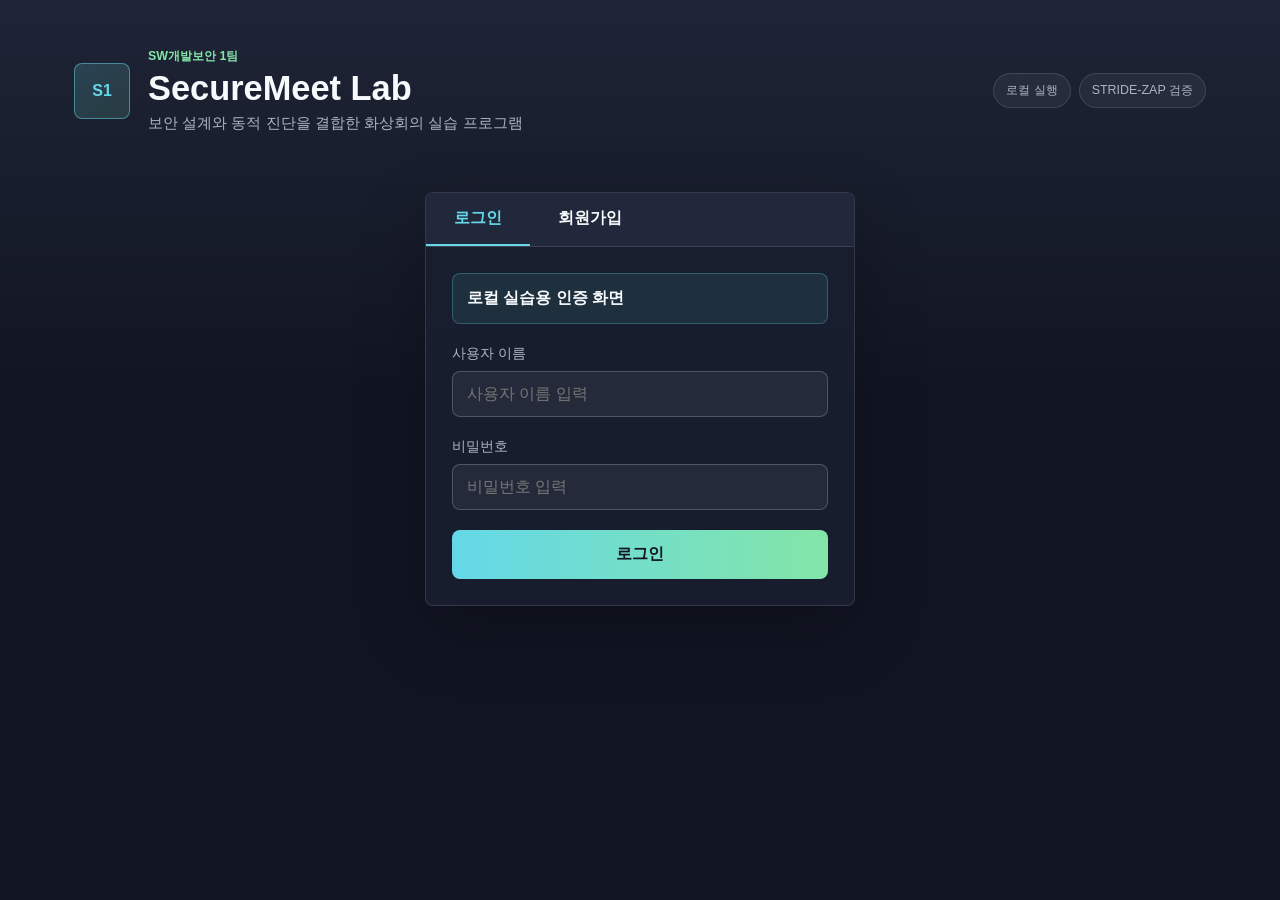
==== commit 04fa756f: "Improve project readability and documentation" ====
--- a/화상회의/zoom-/client/index.html
+++ b/화상회의/zoom-/client/index.html
@@ -4,7 +4,6 @@
     <meta charset="UTF-8">
     <meta name="viewport" content="width=device-width, initial-scale=1.0">
     <meta name="referrer" content="no-referrer">
-    <meta http-equiv="Content-Security-Policy" content="default-src 'self'; base-uri 'self'; object-src 'none'; frame-ancestors 'none'; frame-src https://meet.jit.si; connect-src 'self' https://meet.jit.si wss://meet.jit.si; img-src 'self' data: https://meet.jit.si; style-src 'self'; script-src 'self'; form-action 'self';">
     <title>SW개발보안 1팀 SecureMeet</title>
     <link rel="stylesheet" href="styles.css">
 
@@ -35,7 +34,7 @@
             
             <div id="login-tab" class="tab-content active">
                 <div class="alert alert-info">
-                    <strong>SW개발보안 1팀 인증 게이트</strong>
+                    <strong>로컬 실습용 인증 화면</strong>
                 </div>
                 
                 <div class="form-group">
@@ -46,12 +45,6 @@
                 <div class="form-group">
                     <label>비밀번호</label>
                     <input type="password" id="password" placeholder="비밀번호 입력">
-                </div>
-                
-                <div class="form-group">
-                    <label>
-                        <input type="checkbox" id="mfa-enabled"> 다단계 인증 사용
-                    </label>
                 </div>
                 
                 <button type="button" id="login-button" class="btn btn-primary">로그인</button>
@@ -87,7 +80,7 @@
                 </div>
                 <div class="status-pill" aria-label="회의 상태">
                     <span id="active-meeting-label">회의 대기 중</span>
-                    <span>보안 모드 활성</span>
+                    <span>보안 점검 모드</span>
                 </div>
             </div>
             <div class="tabs">
@@ -128,17 +121,17 @@
             
             <div id="security-tab" class="tab-content">
                 <div class="alert alert-success">
-                    <strong>활성화된 보안 기능:</strong>
+                    <strong>이 화면에서 점검하는 보안 항목:</strong>
                 </div>
                 
                 <ul class="feature-list">
-                    <li>AES-256-GCM 암호화</li>
-                    <li>RSA-4096 키 교환</li>
-                    <li>다단계 인증 (MFA)</li>
-                    <li>종단 간 암호화 (E2EE)</li>
-                    <li>세션 고정 공격 방어</li>
-                    <li>메타데이터 보호</li>
-                    <li>입력 검증 및 샌드박스</li>
+                    <li>회의실 ID allow-list 입력 검증</li>
+                    <li>암호학적 난수 기반 회의실 ID 생성</li>
+                    <li>Jitsi Meet 임베드 시 P2P 비활성화 옵션 전달</li>
+                    <li>초기 오디오·비디오 음소거 및 초대 기능 제한 옵션 전달</li>
+                    <li>iframe sandbox와 no-referrer 정책 적용</li>
+                    <li>보안 헤더는 secure_static_server.py에서 HTTP 응답 헤더로 적용</li>
+                    <li>E2EE와 로비 모드는 외부 회의 엔진 지원 범위 안에서 요청</li>
                 </ul>
             </div>
             
@@ -166,24 +159,24 @@
             <!-- 보안 정보 -->
             <div class="security-info">
                 <div class="security-badge">
-                    <div class="icon">AES</div>
-                    <div class="label">암호화</div>
-                    <div class="value">AES-256</div>
+                    <div class="icon">ID</div>
+                    <div class="label">회의 ID</div>
+                    <div class="value">Allow-list</div>
                 </div>
                 <div class="security-badge">
-                    <div class="icon">RSA</div>
-                    <div class="label">키 교환</div>
-                    <div class="value">RSA-4096</div>
+                    <div class="icon">RNG</div>
+                    <div class="label">회의 생성</div>
+                    <div class="value">Crypto API</div>
                 </div>
                 <div class="security-badge">
-                    <div class="icon">E2EE</div>
-                    <div class="label">E2EE</div>
-                    <div class="value">선택 적용</div>
+                    <div class="icon">CSP</div>
+                    <div class="label">브라우저 정책</div>
+                    <div class="value">헤더 적용</div>
                 </div>
                 <div class="security-badge">
-                    <div class="icon">MFA</div>
-                    <div class="label">MFA</div>
-                    <div class="value">활성화</div>
+                    <div class="icon">BOX</div>
+                    <div class="label">임베드</div>
+                    <div class="value">Sandbox</div>
                 </div>
             </div>
         </div>
